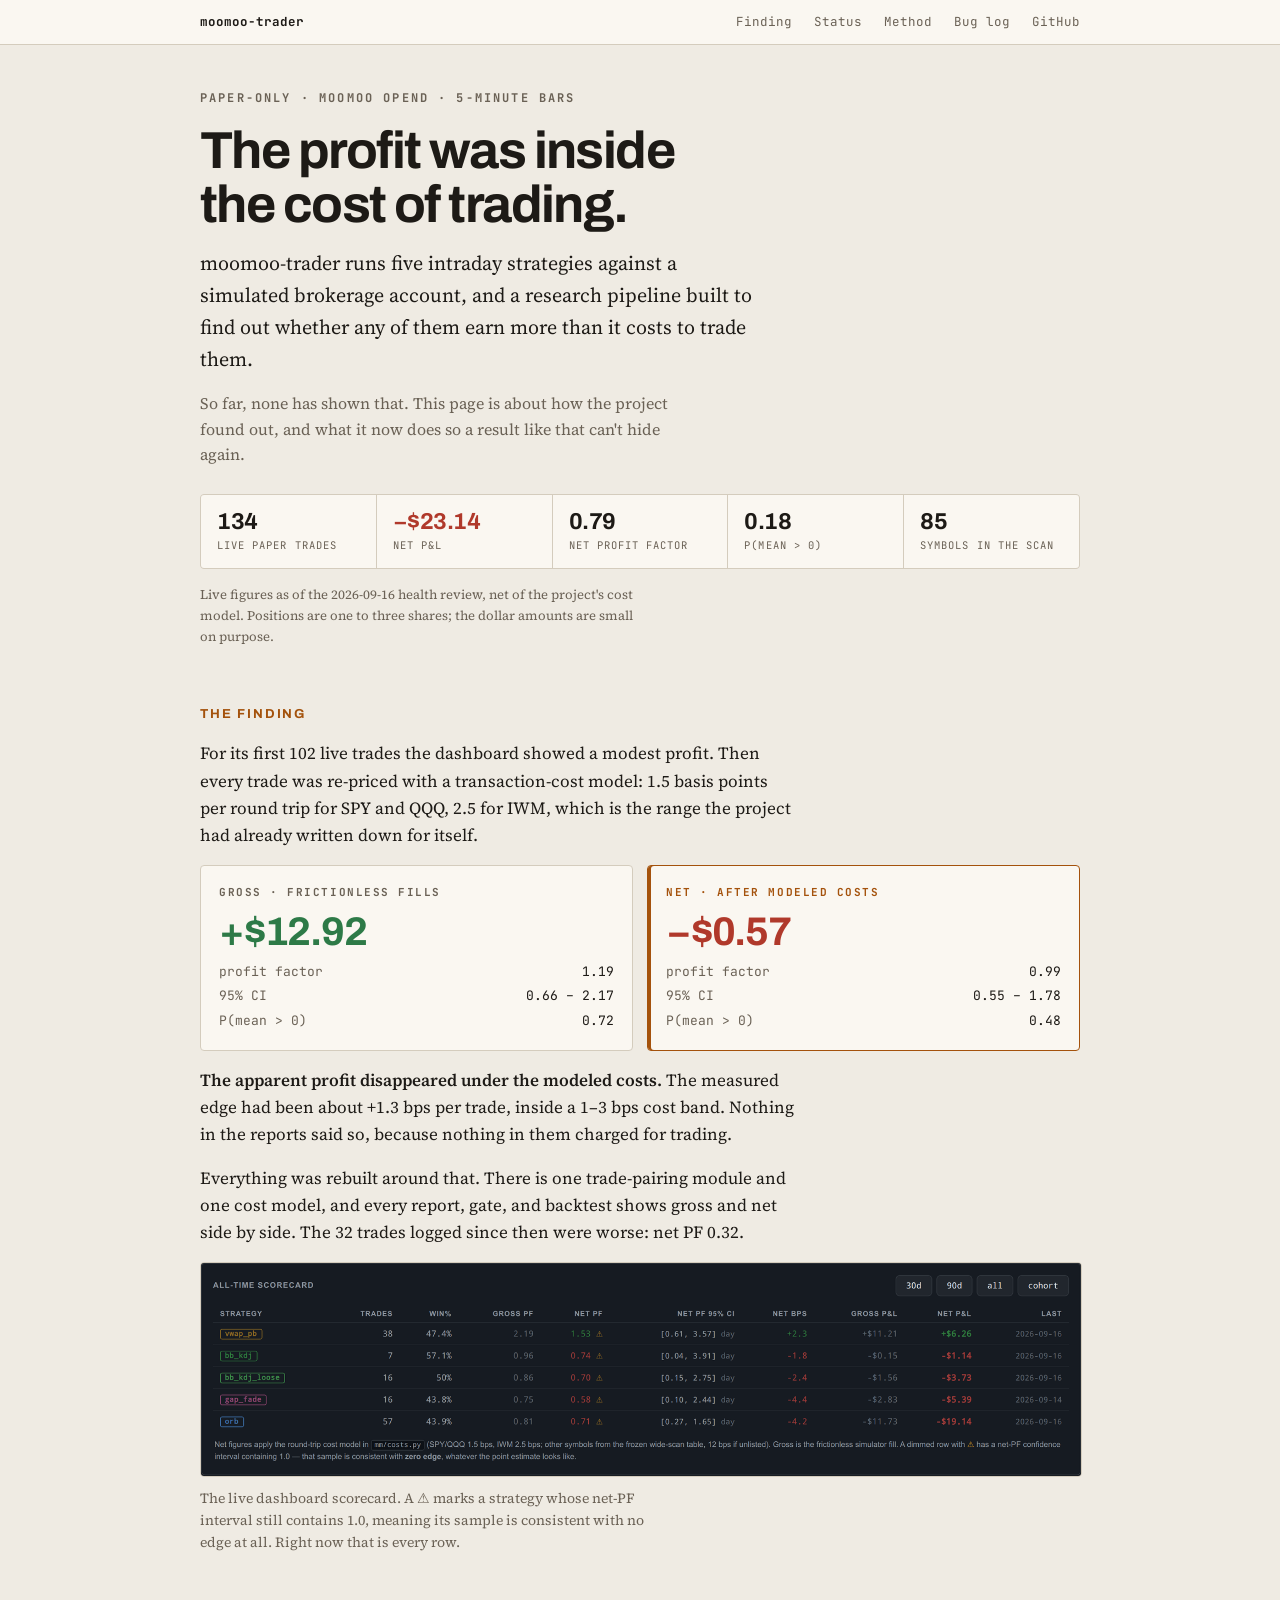
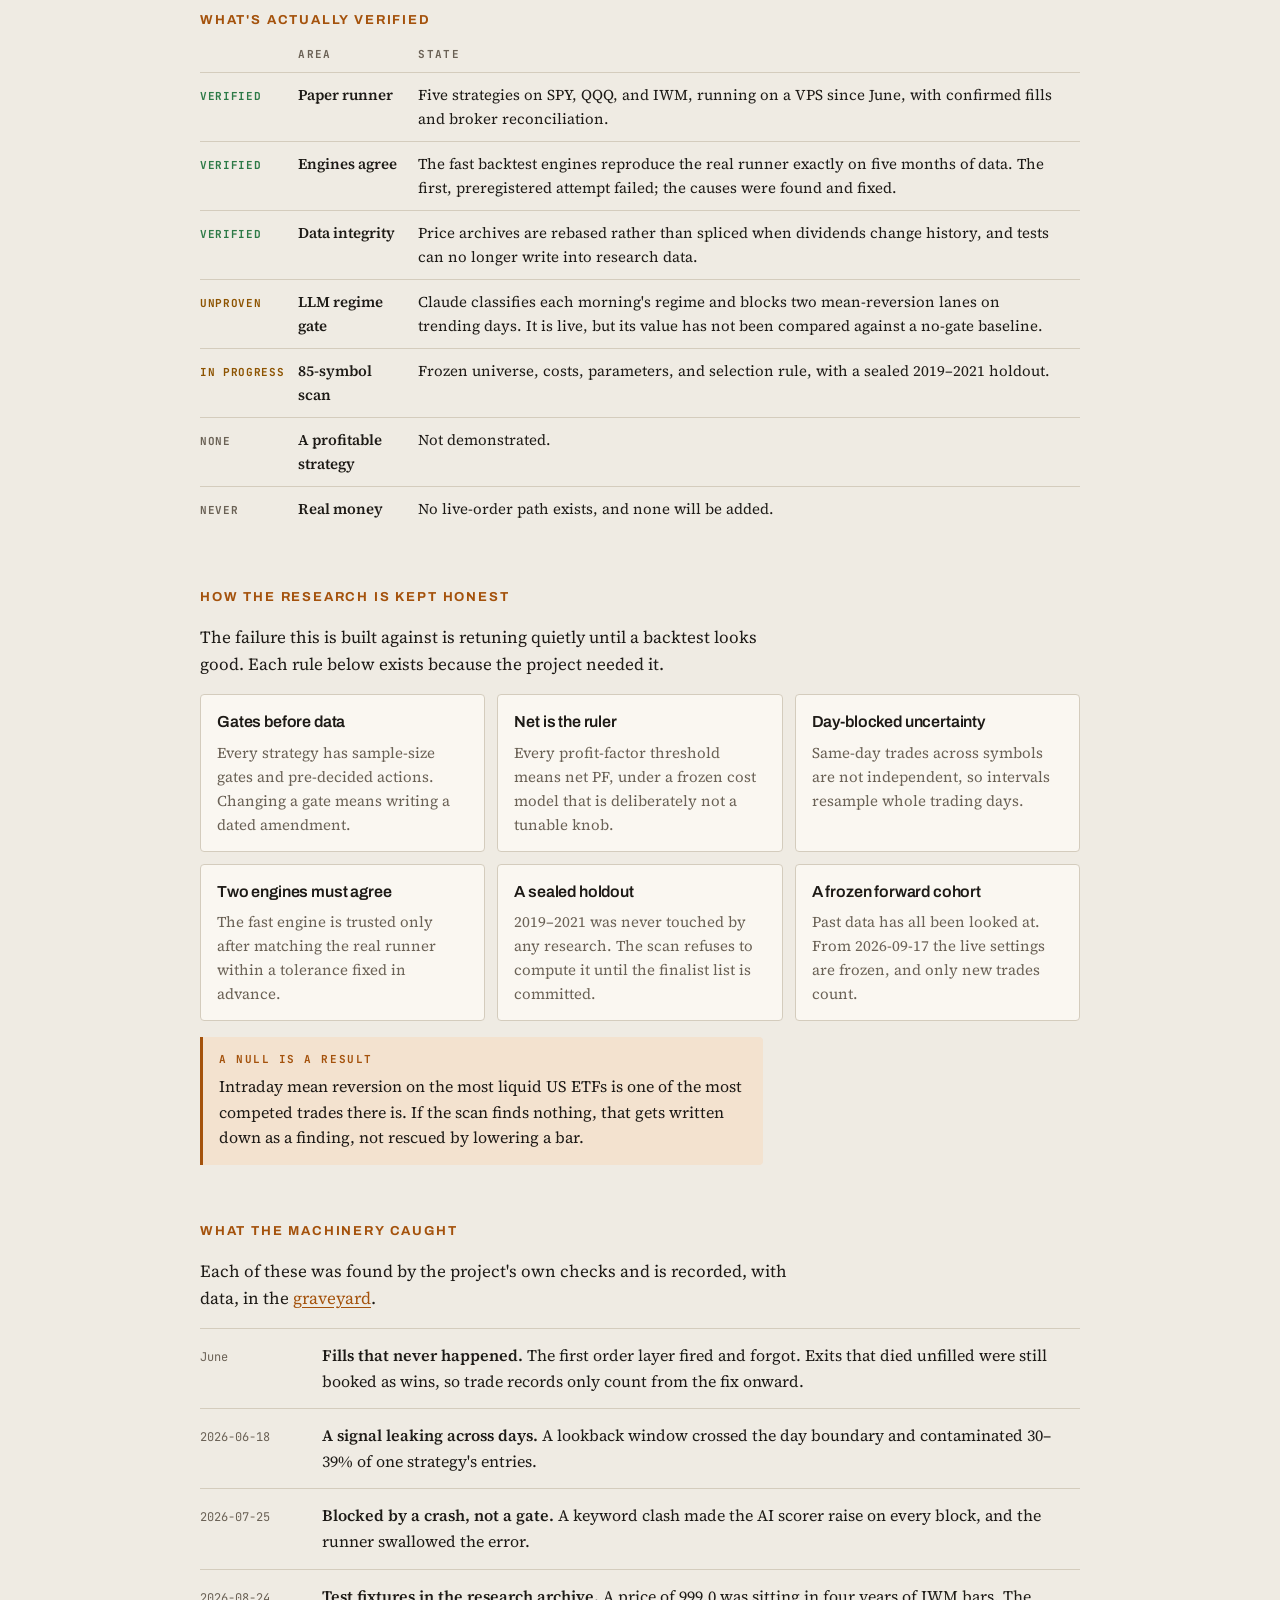
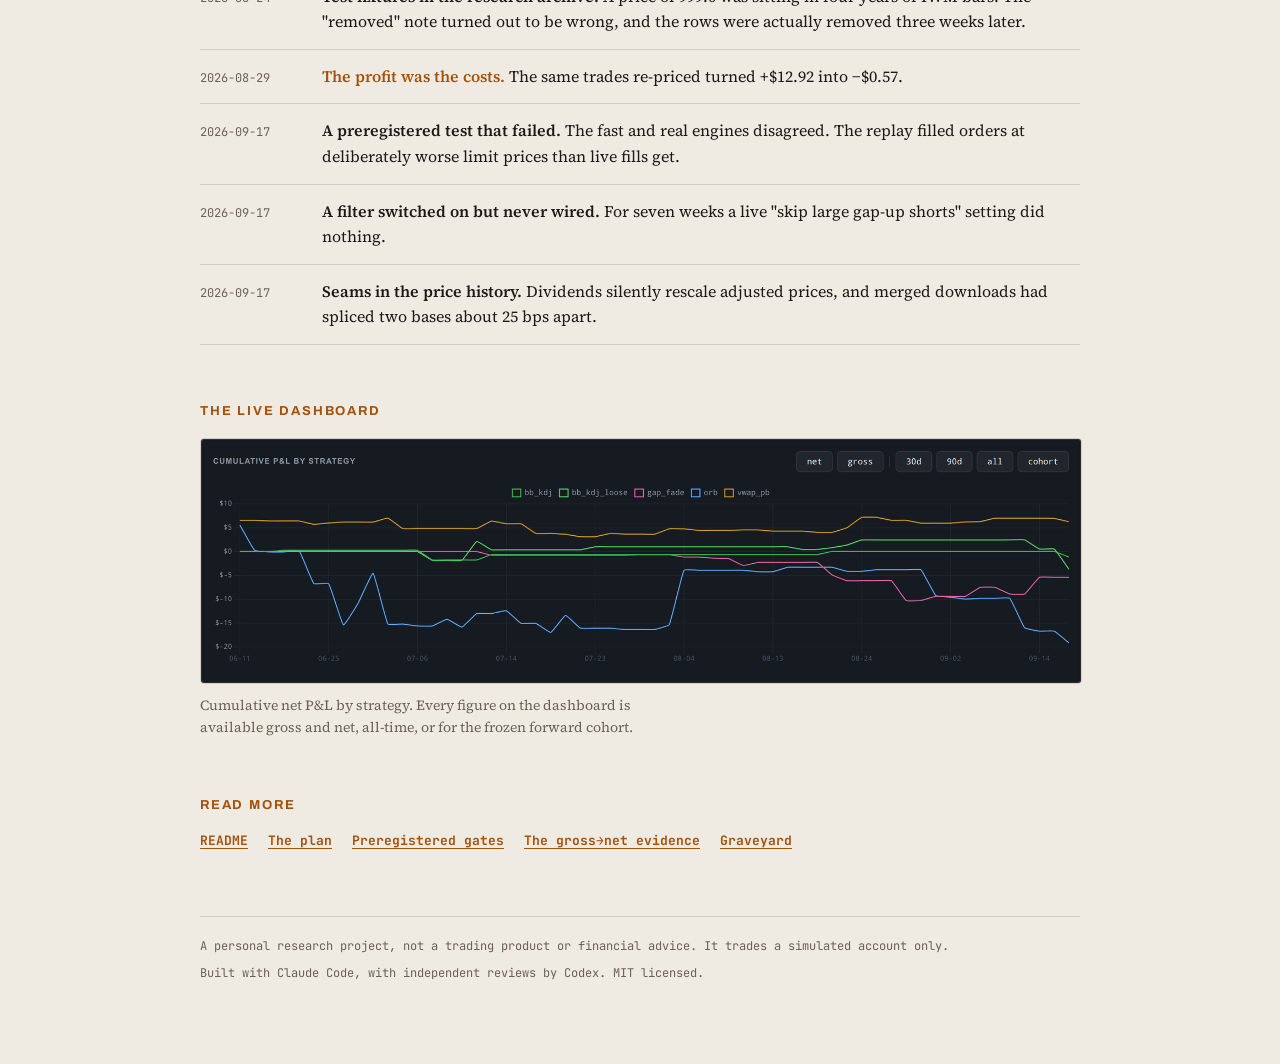
==== index.html @ 961bf217 "site: GitHub Pages page for the project (H4) A single hand-written page in the same style as the ris" ====
<!doctype html>
<html lang="en">
<head>
<meta charset="utf-8">
<meta name="viewport" content="width=device-width, initial-scale=1">
<meta name="color-scheme" content="light dark">
<meta name="description" content="moomoo-trader: a paper-only intraday strategy lab that found its reported profit was the transaction costs, and what it built so that can't happen quietly again.">
<link rel="icon" href="data:image/svg+xml,<svg xmlns='http://www.w3.org/2000/svg' viewBox='0 0 100 100'><text y='.9em' font-size='90'>📉</text></svg>">
<title>moomoo-trader</title>
<link rel="preconnect" href="https://fonts.googleapis.com">
<link rel="preconnect" href="https://fonts.gstatic.com" crossorigin>
<link rel="stylesheet" href="https://fonts.googleapis.com/css2?family=Archivo:wght@600;700&family=JetBrains+Mono:wght@400;700&family=Source+Serif+4:ital,opsz,wght@0,8..60,400;0,8..60,600;1,8..60,400&display=swap">
<style>
  :root {
    --bg:#efebe3; --surface:#faf7f1; --surface-2:#e5dfd3;
    --ink:#1d1a16; --muted:#6a6155; --rule:#d4ccbd;
    --accent:#a4520c; --accent-soft:#f3e2cf;
    --pos:#2d7a47; --neg:#b0392b; --warn:#8d5300;
    --f-display:"Archivo","Helvetica Neue",Arial,sans-serif;
    --f-body:"Source Serif 4",Georgia,"Times New Roman",serif;
    --f-mono:"JetBrains Mono",ui-monospace,"SFMono-Regular",Menlo,monospace;
  }
  @media (prefers-color-scheme: dark) {
    :root:not([data-theme="light"]) {
      --bg:#14120f; --surface:#1c1915; --surface-2:#27231d;
      --ink:#ebe5da; --muted:#a39889; --rule:#353026;
      --accent:#f0a24f; --accent-soft:#3a2714;
      --pos:#6cc98a; --neg:#f07a6a; --warn:#e0a84a;
    }
  }
  :root[data-theme="dark"] {
    --bg:#14120f; --surface:#1c1915; --surface-2:#27231d;
    --ink:#ebe5da; --muted:#a39889; --rule:#353026;
    --accent:#f0a24f; --accent-soft:#3a2714;
    --pos:#6cc98a; --neg:#f07a6a; --warn:#e0a84a;
  }

  html { -webkit-text-size-adjust: 100%; }
  body {
    margin: 0; background: var(--bg); color: var(--ink);
    font-family: var(--f-body); font-size: 17px; line-height: 1.6;
    -webkit-font-smoothing: antialiased;
  }
  img { max-width: 100%; }
  .wrap { max-width: 880px; margin: 0 auto; padding-inline: 20px; padding-block: 44px 80px; }

  h1, h2, h3 { font-family: var(--f-display); text-wrap: balance; margin: 0; }
  h1 { font-size: clamp(34px, 7vw, 52px); font-weight: 700; letter-spacing: -0.03em; line-height: 1.03; }
  h2 { font-size: 13px; font-weight: 700; letter-spacing: 0.14em; text-transform: uppercase; color: var(--accent); }
  h3 { font-size: 19px; font-weight: 600; letter-spacing: -0.01em; }
  p { margin: 0; }
  a { color: var(--accent); text-underline-offset: 3px; }
  strong { font-weight: 600; }
  code { font-family: var(--f-mono); font-size: 0.84em; background: var(--surface-2); padding: 1px 5px; border-radius: 3px; }

  .sitenav { background: var(--surface); border-bottom: 1px solid var(--rule); }
  .sitenav .in {
    max-width: 880px; margin: 0 auto; padding: 12px 20px;
    display: flex; flex-wrap: wrap; align-items: center; gap: 8px 22px;
    font-family: var(--f-mono); font-size: 12.5px;
  }
  .sitenav .brand { font-weight: 700; color: var(--ink); text-decoration: none; margin-right: auto; }
  .sitenav a { color: var(--muted); text-decoration: none; }
  .sitenav a:hover, .sitenav a:focus-visible { color: var(--accent); }

  .eyebrow {
    font-family: var(--f-mono); font-size: 12px; font-weight: 700;
    letter-spacing: 0.18em; text-transform: uppercase; color: var(--muted);
  }
  header { display: flex; flex-direction: column; gap: 16px; }
  .lede { font-size: 20px; max-width: 56ch; }
  .sub { font-size: 16px; color: var(--muted); max-width: 62ch; }

  .stats {
    display: grid; grid-template-columns: repeat(auto-fit, minmax(140px, 1fr));
    gap: 1px; background: var(--rule); border: 1px solid var(--rule); border-radius: 4px;
    overflow: hidden; margin-top: 10px;
  }
  .stat { background: var(--surface); padding: 14px 16px; display: flex; flex-direction: column; gap: 3px; }
  .stat .v {
    font-family: var(--f-display); font-size: 23px; font-weight: 700; letter-spacing: -0.02em;
    font-variant-numeric: tabular-nums; line-height: 1.1;
  }
  .stat .k { font-family: var(--f-mono); font-size: 10.5px; letter-spacing: 0.1em; text-transform: uppercase; color: var(--muted); }
  .neg { color: var(--neg); }
  .pos { color: var(--pos); }

  section { margin-top: 56px; display: flex; flex-direction: column; gap: 16px; }
  section > p, section > ul { max-width: 66ch; }
  ul { margin: 0; padding-left: 1.2em; display: flex; flex-direction: column; gap: 9px; }
  li::marker { color: var(--muted); }

  .versus { display: grid; grid-template-columns: 1fr 1fr; gap: 14px; }
  .side {
    background: var(--surface); border: 1px solid var(--rule); border-radius: 4px;
    padding: 18px; display: flex; flex-direction: column; gap: 10px;
  }
  .side.net { border-color: var(--accent); box-shadow: inset 3px 0 0 var(--accent); }
  .side .label { font-family: var(--f-mono); font-size: 11px; font-weight: 700; letter-spacing: 0.14em; text-transform: uppercase; color: var(--muted); }
  .side.net .label { color: var(--accent); }
  .side .big { font-family: var(--f-display); font-size: 40px; font-weight: 700; letter-spacing: -0.03em; line-height: 1; font-variant-numeric: tabular-nums; }
  .side dl { margin: 0; display: grid; grid-template-columns: auto 1fr; gap: 4px 14px; font-family: var(--f-mono); font-size: 13px; }
  .side dt { color: var(--muted); }
  .side dd { margin: 0; text-align: right; font-variant-numeric: tabular-nums; }

  .tbl-scroll { overflow-x: auto; }
  table { border-collapse: collapse; width: 100%; font-size: 15px; min-width: 440px; }
  th {
    font-family: var(--f-mono); font-size: 11px; font-weight: 700; letter-spacing: 0.12em;
    text-transform: uppercase; color: var(--muted); text-align: left;
    padding: 0 14px 8px 0; border-bottom: 1px solid var(--rule); white-space: nowrap;
  }
  td { padding: 10px 14px 10px 0; border-bottom: 1px solid var(--rule); vertical-align: baseline; }
  tr:last-child td { border-bottom: 0; }
  .state { font-family: var(--f-mono); font-size: 11px; font-weight: 700; letter-spacing: 0.06em; white-space: nowrap; }
  .state.ok { color: var(--pos); }
  .state.wip { color: var(--warn); }
  .state.no { color: var(--muted); }

  .note {
    border-left: 3px solid var(--accent); background: var(--accent-soft);
    padding: 14px 16px; border-radius: 0 4px 4px 0; font-size: 16px; max-width: 66ch;
  }
  .note .label { display: block; font-family: var(--f-mono); font-size: 11px; font-weight: 700; letter-spacing: 0.14em; text-transform: uppercase; color: var(--accent); margin-bottom: 5px; }

  figure { margin: 0; display: flex; flex-direction: column; gap: 10px; }
  figure img { display: block; width: 100%; height: auto; border-radius: 4px; border: 1px solid var(--rule); }
  figcaption { font-size: 14px; color: var(--muted); max-width: 66ch; }

  .log { display: flex; flex-direction: column; border-top: 1px solid var(--rule); }
  .ev { display: grid; grid-template-columns: 104px 1fr; gap: 18px; padding: 14px 0; border-bottom: 1px solid var(--rule); align-items: baseline; }
  .ev .d { font-family: var(--f-mono); font-size: 12px; color: var(--muted); font-variant-numeric: tabular-nums; white-space: nowrap; }
  .ev .t { font-size: 16px; }
  .ev .t b { font-weight: 600; }
  .ev.peak .t b { color: var(--accent); }

  .rules { display: grid; grid-template-columns: repeat(auto-fit, minmax(240px, 1fr)); gap: 12px; }
  .rule { background: var(--surface); border: 1px solid var(--rule); border-radius: 4px; padding: 14px 16px; display: flex; flex-direction: column; gap: 6px; }
  .rule h3 { font-size: 16px; }
  .rule p { font-size: 15px; color: var(--muted); }

  .links { display: flex; flex-wrap: wrap; gap: 8px 20px; font-family: var(--f-mono); font-size: 13px; }
  .links a { font-weight: 700; }

  footer { margin-top: 64px; padding-top: 20px; border-top: 1px solid var(--rule); display: flex; flex-direction: column; gap: 8px; }
  footer p { font-family: var(--f-mono); font-size: 12px; color: var(--muted); }

  @media (max-width: 560px) {
    body { font-size: 16px; }
    .wrap { padding-block: 30px 60px; }
    .versus { grid-template-columns: 1fr; }
    .ev { grid-template-columns: 1fr; gap: 4px; }
    .side .big { font-size: 34px; }
    .stat:last-child:nth-child(odd) { grid-column: 1 / -1; }
  }
</style>
</head>
<body>
<nav class="sitenav"><div class="in">
  <a class="brand" href="#">moomoo-trader</a>
  <a href="#finding">Finding</a>
  <a href="#status">Status</a>
  <a href="#method">Method</a>
  <a href="#log">Bug log</a>
  <a href="https://github.com/flyboy-byte/moomoo-trader">GitHub</a>
</div></nav>

<main class="wrap">
  <header>
    <p class="eyebrow">Paper-only · Moomoo OpenD · 5-minute bars</p>
    <h1>The profit was inside the cost of trading.</h1>
    <p class="lede">moomoo-trader runs five intraday strategies against a simulated brokerage account, and a research pipeline built to find out whether any of them earn more than it costs to trade them.</p>
    <p class="sub">So far, none has shown that. This page is about how the project found out, and what it now does so a result like that can't hide again.</p>
    <div class="stats">
      <div class="stat"><span class="v">134</span><span class="k">live paper trades</span></div>
      <div class="stat"><span class="v neg">−$23.14</span><span class="k">net P&amp;L</span></div>
      <div class="stat"><span class="v">0.79</span><span class="k">net profit factor</span></div>
      <div class="stat"><span class="v">0.18</span><span class="k">P(mean &gt; 0)</span></div>
      <div class="stat"><span class="v">85</span><span class="k">symbols in the scan</span></div>
    </div>
    <p class="sub" style="font-size:13px">Live figures as of the 2026-09-16 health review, net of the project's cost model. Positions are one to three shares; the dollar amounts are small on purpose.</p>
  </header>

  <section id="finding">
    <h2>The finding</h2>
    <p>For its first 102 live trades the dashboard showed a modest profit. Then every trade was re-priced with a transaction-cost model: 1.5 basis points per round trip for SPY and QQQ, 2.5 for IWM, which is the range the project had already written down for itself.</p>
    <div class="versus">
      <div class="side">
        <span class="label">Gross · frictionless fills</span>
        <span class="big pos">+$12.92</span>
        <dl><dt>profit factor</dt><dd>1.19</dd><dt>95% CI</dt><dd>0.66 – 2.17</dd><dt>P(mean &gt; 0)</dt><dd>0.72</dd></dl>
      </div>
      <div class="side net">
        <span class="label">Net · after modeled costs</span>
        <span class="big neg">−$0.57</span>
        <dl><dt>profit factor</dt><dd>0.99</dd><dt>95% CI</dt><dd>0.55 – 1.78</dd><dt>P(mean &gt; 0)</dt><dd>0.48</dd></dl>
      </div>
    </div>
    <p><strong>The apparent profit disappeared under the modeled costs.</strong> The measured edge had been about +1.3 bps per trade, inside a 1–3 bps cost band. Nothing in the reports said so, because nothing in them charged for trading.</p>
    <p>Everything was rebuilt around that. There is one trade-pairing module and one cost model, and every report, gate, and backtest shows gross and net side by side. The 32 trades logged since then were worse: net PF 0.32.</p>
    <figure>
      <img src="img/dashboard-scorecard.png" alt="Dashboard scorecard: five strategies with gross PF, net PF, a day-blocked 95% confidence interval, and gross and net P&amp;L. Four are net negative, and every row is flagged as consistent with zero edge." loading="lazy">
      <figcaption>The live dashboard scorecard. A ⚠ marks a strategy whose net-PF interval still contains 1.0, meaning its sample is consistent with no edge at all. Right now that is every row.</figcaption>
    </figure>
  </section>

  <section id="status">
    <h2>What's actually verified</h2>
    <div class="tbl-scroll"><table>
      <thead><tr><th></th><th>Area</th><th>State</th></tr></thead>
      <tbody>
        <tr><td><span class="state ok">VERIFIED</span></td><td><strong>Paper runner</strong></td><td>Five strategies on SPY, QQQ, and IWM, running on a VPS since June, with confirmed fills and broker reconciliation.</td></tr>
        <tr><td><span class="state ok">VERIFIED</span></td><td><strong>Engines agree</strong></td><td>The fast backtest engines reproduce the real runner exactly on five months of data. The first, preregistered attempt failed; the causes were found and fixed.</td></tr>
        <tr><td><span class="state ok">VERIFIED</span></td><td><strong>Data integrity</strong></td><td>Price archives are rebased rather than spliced when dividends change history, and tests can no longer write into research data.</td></tr>
        <tr><td><span class="state wip">UNPROVEN</span></td><td><strong>LLM regime gate</strong></td><td>Claude classifies each morning's regime and blocks two mean-reversion lanes on trending days. It is live, but its value has not been compared against a no-gate baseline.</td></tr>
        <tr><td><span class="state wip">IN PROGRESS</span></td><td><strong>85-symbol scan</strong></td><td>Frozen universe, costs, parameters, and selection rule, with a sealed 2019–2021 holdout.</td></tr>
        <tr><td><span class="state no">NONE</span></td><td><strong>A profitable strategy</strong></td><td>Not demonstrated.</td></tr>
        <tr><td><span class="state no">NEVER</span></td><td><strong>Real money</strong></td><td>No live-order path exists, and none will be added.</td></tr>
      </tbody>
    </table></div>
  </section>

  <section id="method">
    <h2>How the research is kept honest</h2>
    <p>The failure this is built against is retuning quietly until a backtest looks good. Each rule below exists because the project needed it.</p>
    <div class="rules">
      <div class="rule"><h3>Gates before data</h3><p>Every strategy has sample-size gates and pre-decided actions. Changing a gate means writing a dated amendment.</p></div>
      <div class="rule"><h3>Net is the ruler</h3><p>Every profit-factor threshold means net PF, under a frozen cost model that is deliberately not a tunable knob.</p></div>
      <div class="rule"><h3>Day-blocked uncertainty</h3><p>Same-day trades across symbols are not independent, so intervals resample whole trading days.</p></div>
      <div class="rule"><h3>Two engines must agree</h3><p>The fast engine is trusted only after matching the real runner within a tolerance fixed in advance.</p></div>
      <div class="rule"><h3>A sealed holdout</h3><p>2019–2021 was never touched by any research. The scan refuses to compute it until the finalist list is committed.</p></div>
      <div class="rule"><h3>A frozen forward cohort</h3><p>Past data has all been looked at. From 2026-09-17 the live settings are frozen, and only new trades count.</p></div>
    </div>
    <div class="note"><span class="label">A null is a result</span>Intraday mean reversion on the most liquid US ETFs is one of the most competed trades there is. If the scan finds nothing, that gets written down as a finding, not rescued by lowering a bar.</div>
  </section>

  <section id="log">
    <h2>What the machinery caught</h2>
    <p>Each of these was found by the project's own checks and is recorded, with data, in the <a href="https://github.com/flyboy-byte/moomoo-trader/blob/master/docs/strategy_graveyard.md">graveyard</a>.</p>
    <div class="log">
      <div class="ev"><span class="d">June</span><span class="t"><b>Fills that never happened.</b> The first order layer fired and forgot. Exits that died unfilled were still booked as wins, so trade records only count from the fix onward.</span></div>
      <div class="ev"><span class="d">2026-06-18</span><span class="t"><b>A signal leaking across days.</b> A lookback window crossed the day boundary and contaminated 30–39% of one strategy's entries.</span></div>
      <div class="ev"><span class="d">2026-07-25</span><span class="t"><b>Blocked by a crash, not a gate.</b> A keyword clash made the AI scorer raise on every block, and the runner swallowed the error.</span></div>
      <div class="ev"><span class="d">2026-08-24</span><span class="t"><b>Test fixtures in the research archive.</b> A price of 999.0 was sitting in four years of IWM bars. The "removed" note turned out to be wrong, and the rows were actually removed three weeks later.</span></div>
      <div class="ev peak"><span class="d">2026-08-29</span><span class="t"><b>The profit was the costs.</b> The same trades re-priced turned +$12.92 into −$0.57.</span></div>
      <div class="ev"><span class="d">2026-09-17</span><span class="t"><b>A preregistered test that failed.</b> The fast and real engines disagreed. The replay filled orders at deliberately worse limit prices than live fills get.</span></div>
      <div class="ev"><span class="d">2026-09-17</span><span class="t"><b>A filter switched on but never wired.</b> For seven weeks a live "skip large gap-up shorts" setting did nothing.</span></div>
      <div class="ev"><span class="d">2026-09-17</span><span class="t"><b>Seams in the price history.</b> Dividends silently rescale adjusted prices, and merged downloads had spliced two bases about 25 bps apart.</span></div>
    </div>
  </section>

  <section>
    <h2>The live dashboard</h2>
    <figure>
      <img src="img/dashboard-chart.png" alt="Cumulative net P&amp;L by strategy since June. vwap_pb is slightly positive; orb and gap_fade drift negative." loading="lazy">
      <figcaption>Cumulative net P&amp;L by strategy. Every figure on the dashboard is available gross and net, all-time, or for the frozen forward cohort.</figcaption>
    </figure>
  </section>

  <section>
    <h2>Read more</h2>
    <div class="links">
      <a href="https://github.com/flyboy-byte/moomoo-trader">README</a>
      <a href="https://github.com/flyboy-byte/moomoo-trader/blob/master/docs/PLAN.md">The plan</a>
      <a href="https://github.com/flyboy-byte/moomoo-trader/blob/master/docs/evaluation_criteria.md">Preregistered gates</a>
      <a href="https://github.com/flyboy-byte/moomoo-trader/blob/master/docs/research-reset.md">The gross→net evidence</a>
      <a href="https://github.com/flyboy-byte/moomoo-trader/blob/master/docs/strategy_graveyard.md">Graveyard</a>
    </div>
  </section>

  <footer>
    <p>A personal research project, not a trading product or financial advice. It trades a simulated account only.</p>
    <p>Built with Claude Code, with independent reviews by Codex. MIT licensed.</p>
  </footer>
</main>
</body>
</html>
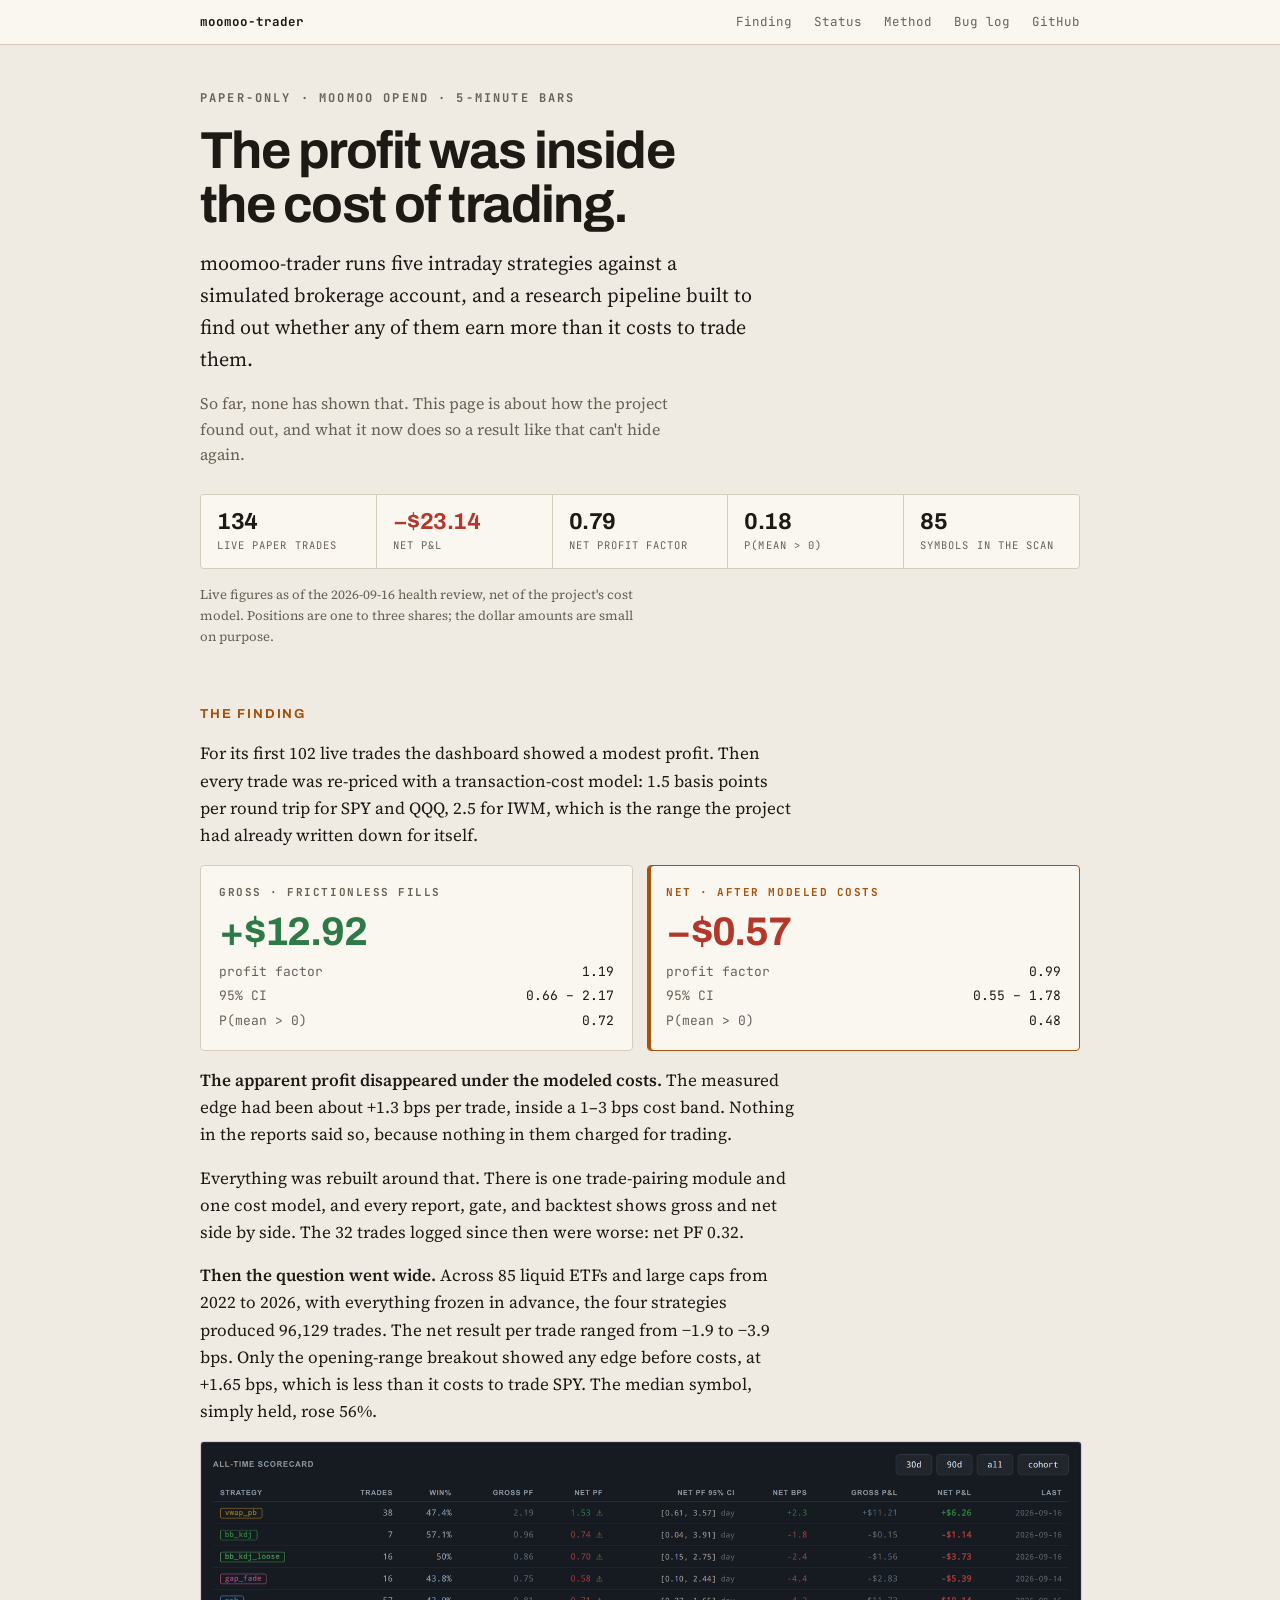
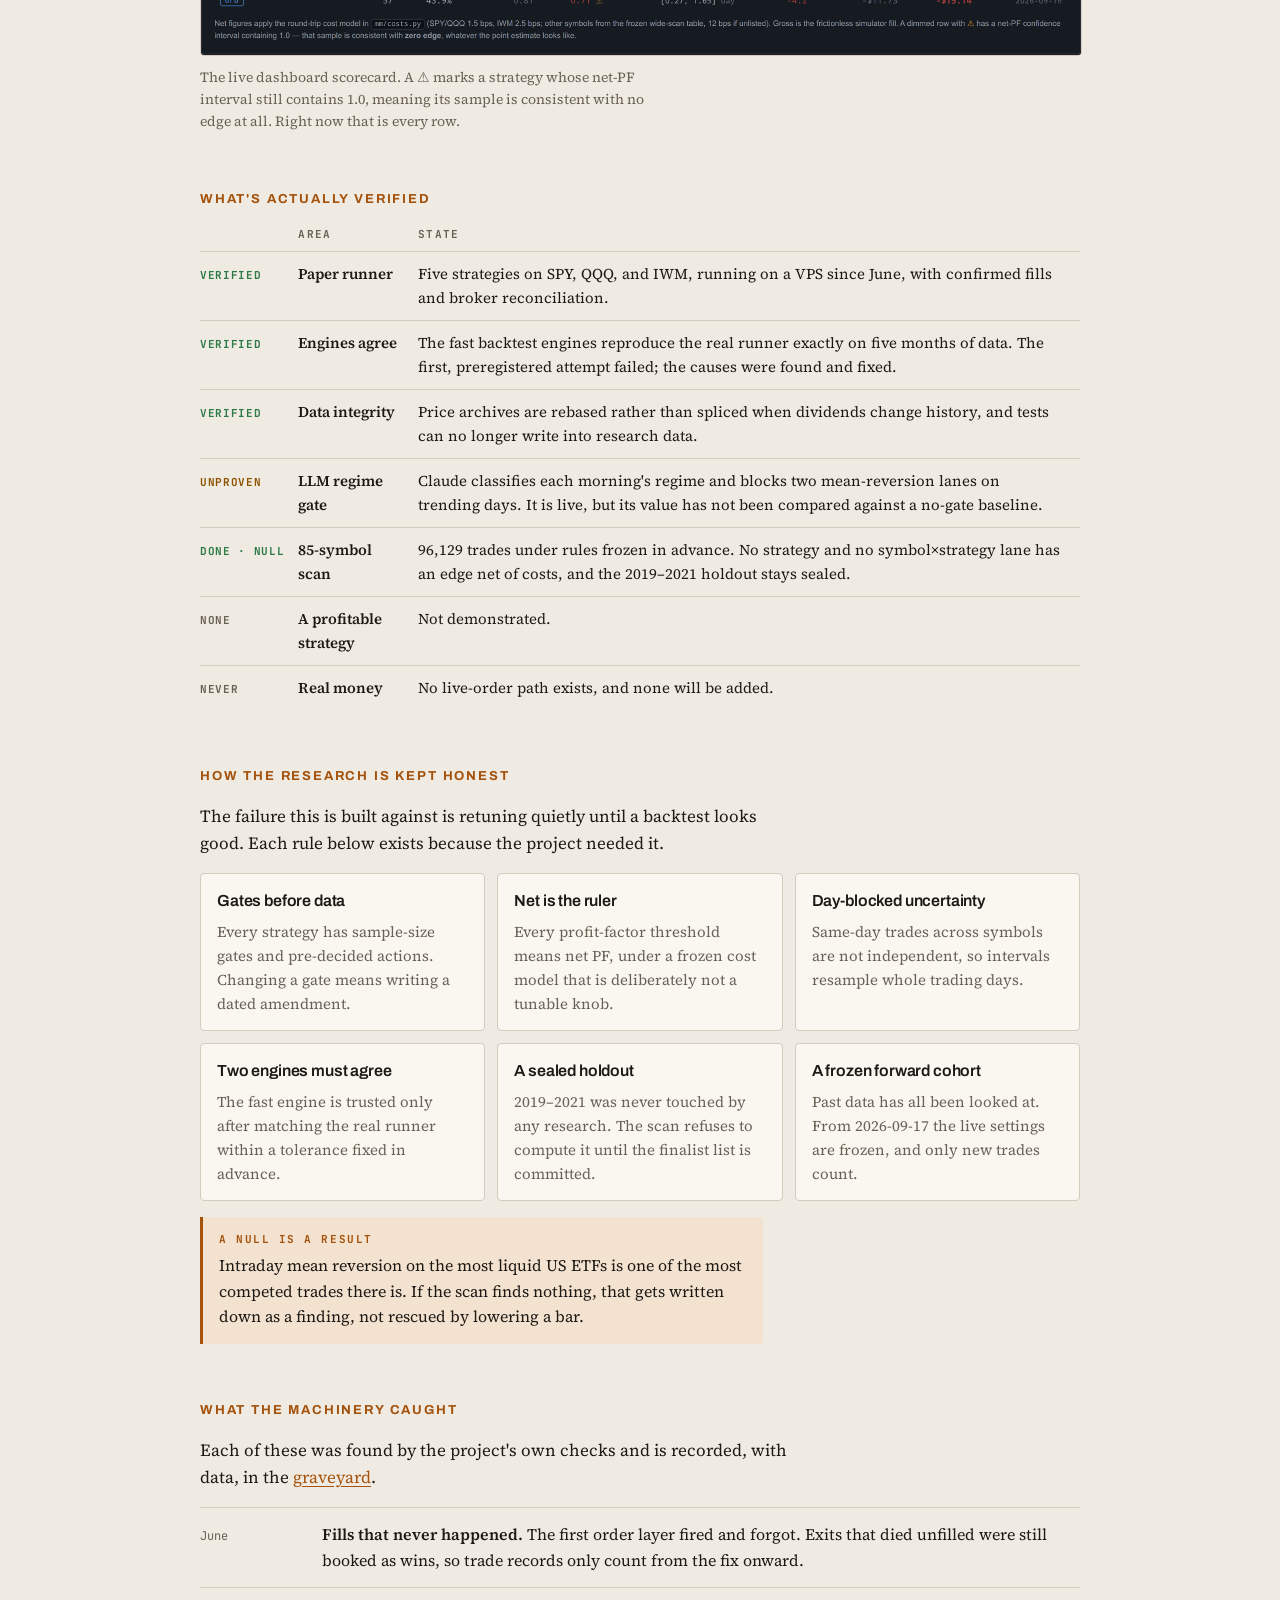
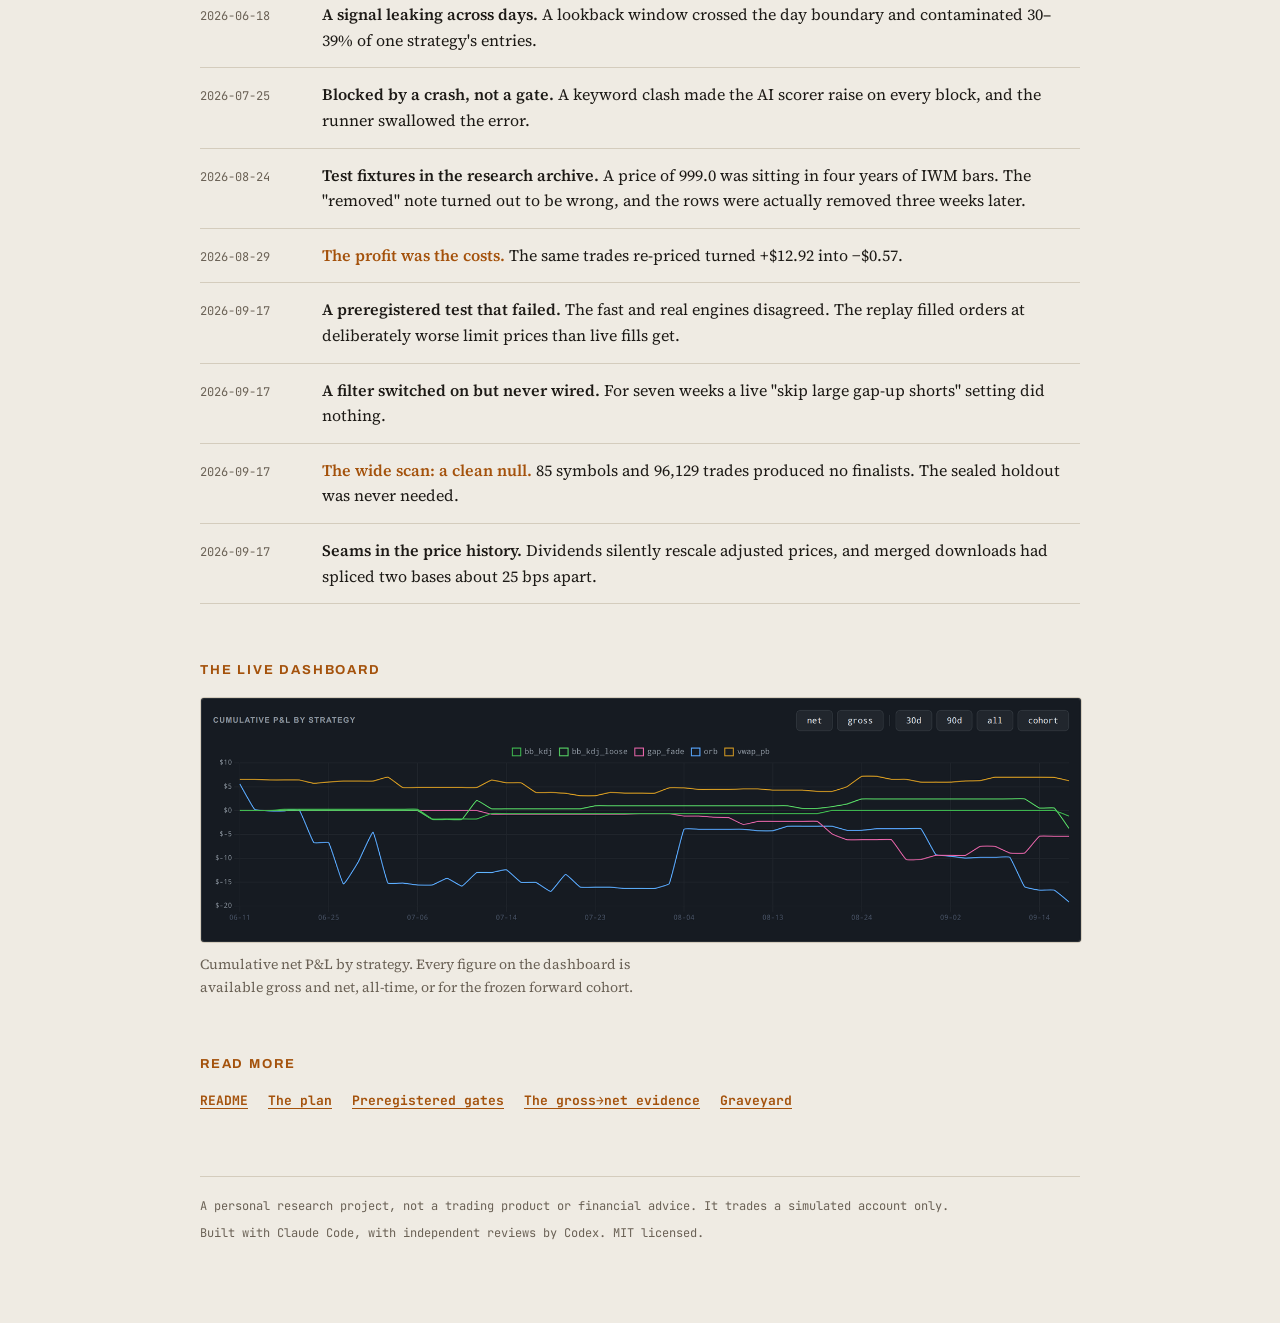
==== commit a58f7f15: "docs: wide-scan null written up in graveyard, plan, README and site Cost sensitivity: only ORB has a" ====
--- a/index.html
+++ b/index.html
@@ -198,6 +198,7 @@
     </div>
     <p><strong>The apparent profit disappeared under the modeled costs.</strong> The measured edge had been about +1.3 bps per trade, inside a 1–3 bps cost band. Nothing in the reports said so, because nothing in them charged for trading.</p>
     <p>Everything was rebuilt around that. There is one trade-pairing module and one cost model, and every report, gate, and backtest shows gross and net side by side. The 32 trades logged since then were worse: net PF 0.32.</p>
+    <p><strong>Then the question went wide.</strong> Across 85 liquid ETFs and large caps from 2022 to 2026, with everything frozen in advance, the four strategies produced 96,129 trades. The net result per trade ranged from −1.9 to −3.9 bps. Only the opening-range breakout showed any edge before costs, at +1.65 bps, which is less than it costs to trade SPY. The median symbol, simply held, rose 56%.</p>
     <figure>
       <img src="img/dashboard-scorecard.png" alt="Dashboard scorecard: five strategies with gross PF, net PF, a day-blocked 95% confidence interval, and gross and net P&amp;L. Four are net negative, and every row is flagged as consistent with zero edge." loading="lazy">
       <figcaption>The live dashboard scorecard. A ⚠ marks a strategy whose net-PF interval still contains 1.0, meaning its sample is consistent with no edge at all. Right now that is every row.</figcaption>
@@ -213,7 +214,7 @@
         <tr><td><span class="state ok">VERIFIED</span></td><td><strong>Engines agree</strong></td><td>The fast backtest engines reproduce the real runner exactly on five months of data. The first, preregistered attempt failed; the causes were found and fixed.</td></tr>
         <tr><td><span class="state ok">VERIFIED</span></td><td><strong>Data integrity</strong></td><td>Price archives are rebased rather than spliced when dividends change history, and tests can no longer write into research data.</td></tr>
         <tr><td><span class="state wip">UNPROVEN</span></td><td><strong>LLM regime gate</strong></td><td>Claude classifies each morning's regime and blocks two mean-reversion lanes on trending days. It is live, but its value has not been compared against a no-gate baseline.</td></tr>
-        <tr><td><span class="state wip">IN PROGRESS</span></td><td><strong>85-symbol scan</strong></td><td>Frozen universe, costs, parameters, and selection rule, with a sealed 2019–2021 holdout.</td></tr>
+        <tr><td><span class="state ok">DONE · NULL</span></td><td><strong>85-symbol scan</strong></td><td>96,129 trades under rules frozen in advance. No strategy and no symbol×strategy lane has an edge net of costs, and the 2019–2021 holdout stays sealed.</td></tr>
         <tr><td><span class="state no">NONE</span></td><td><strong>A profitable strategy</strong></td><td>Not demonstrated.</td></tr>
         <tr><td><span class="state no">NEVER</span></td><td><strong>Real money</strong></td><td>No live-order path exists, and none will be added.</td></tr>
       </tbody>
@@ -245,6 +246,7 @@
       <div class="ev peak"><span class="d">2026-08-29</span><span class="t"><b>The profit was the costs.</b> The same trades re-priced turned +$12.92 into −$0.57.</span></div>
       <div class="ev"><span class="d">2026-09-17</span><span class="t"><b>A preregistered test that failed.</b> The fast and real engines disagreed. The replay filled orders at deliberately worse limit prices than live fills get.</span></div>
       <div class="ev"><span class="d">2026-09-17</span><span class="t"><b>A filter switched on but never wired.</b> For seven weeks a live "skip large gap-up shorts" setting did nothing.</span></div>
+      <div class="ev peak"><span class="d">2026-09-17</span><span class="t"><b>The wide scan: a clean null.</b> 85 symbols and 96,129 trades produced no finalists. The sealed holdout was never needed.</span></div>
       <div class="ev"><span class="d">2026-09-17</span><span class="t"><b>Seams in the price history.</b> Dividends silently rescale adjusted prices, and merged downloads had spliced two bases about 25 bps apart.</span></div>
     </div>
   </section>
